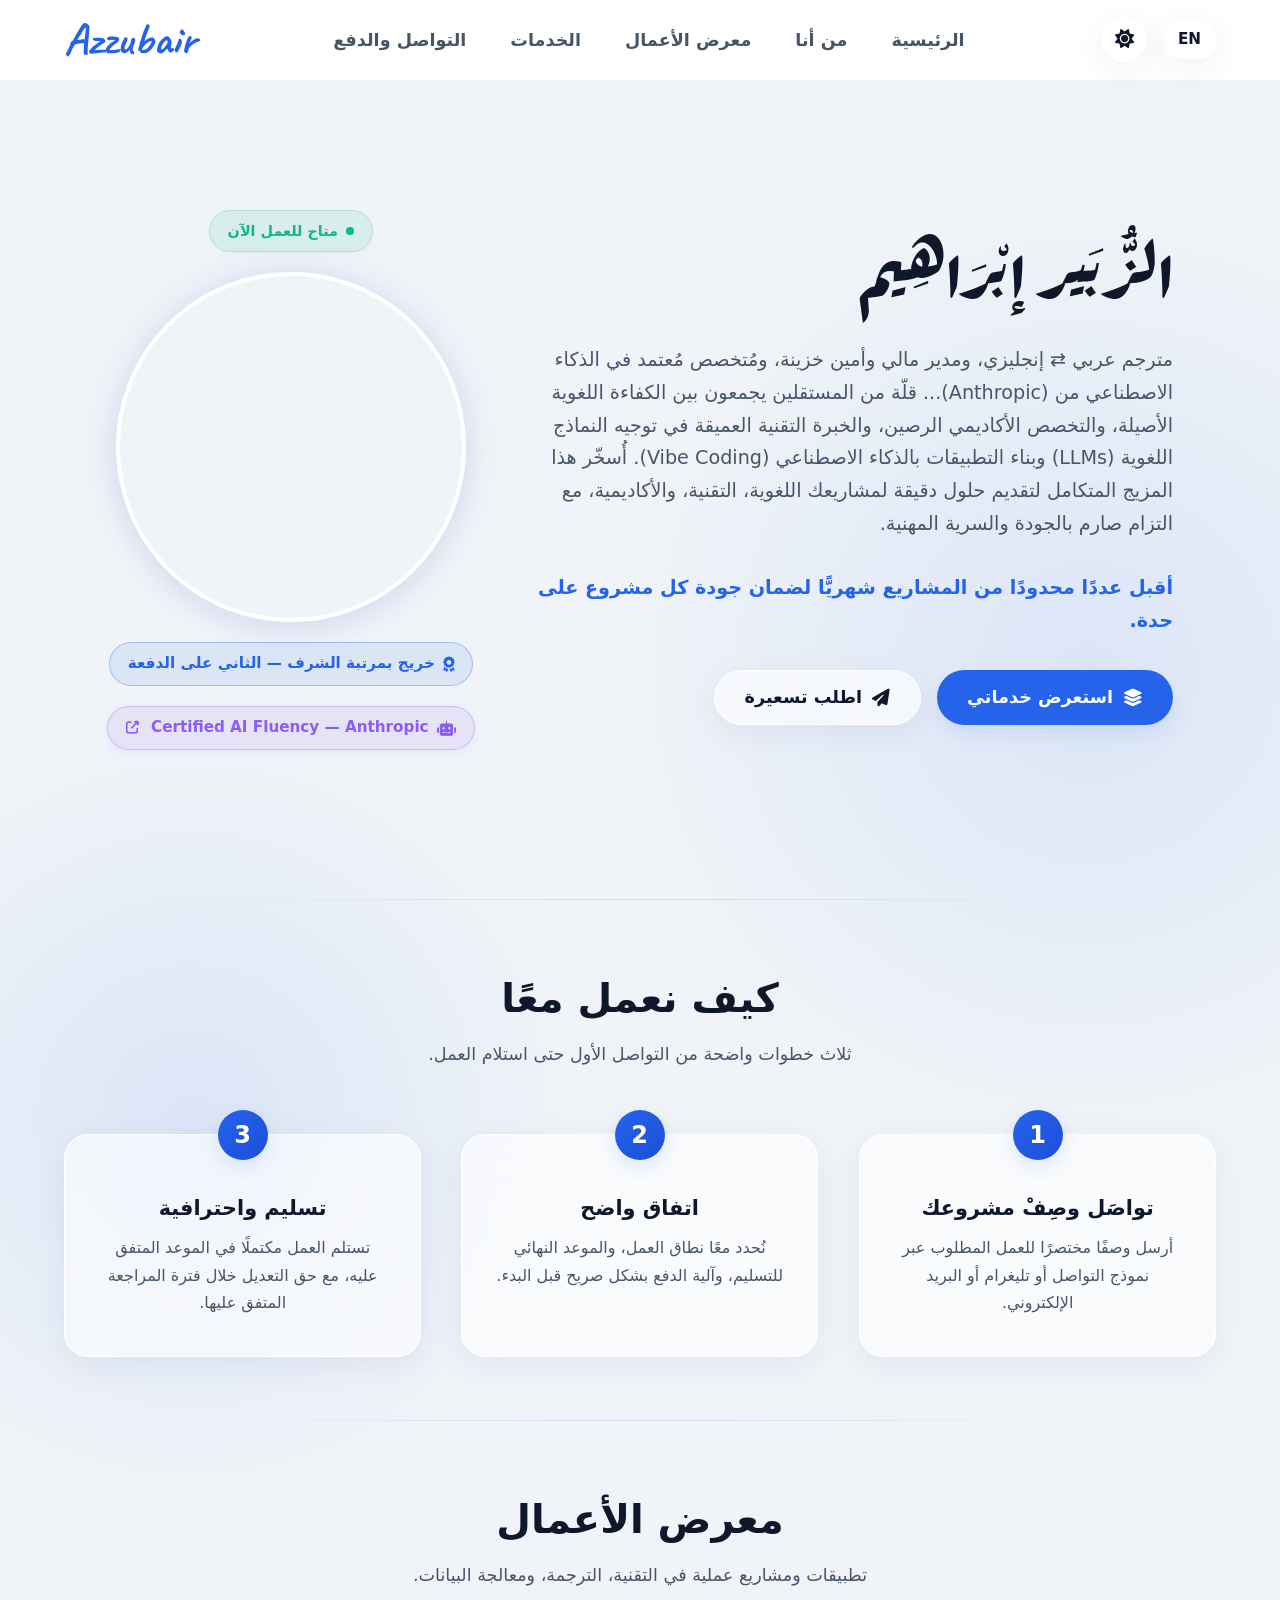
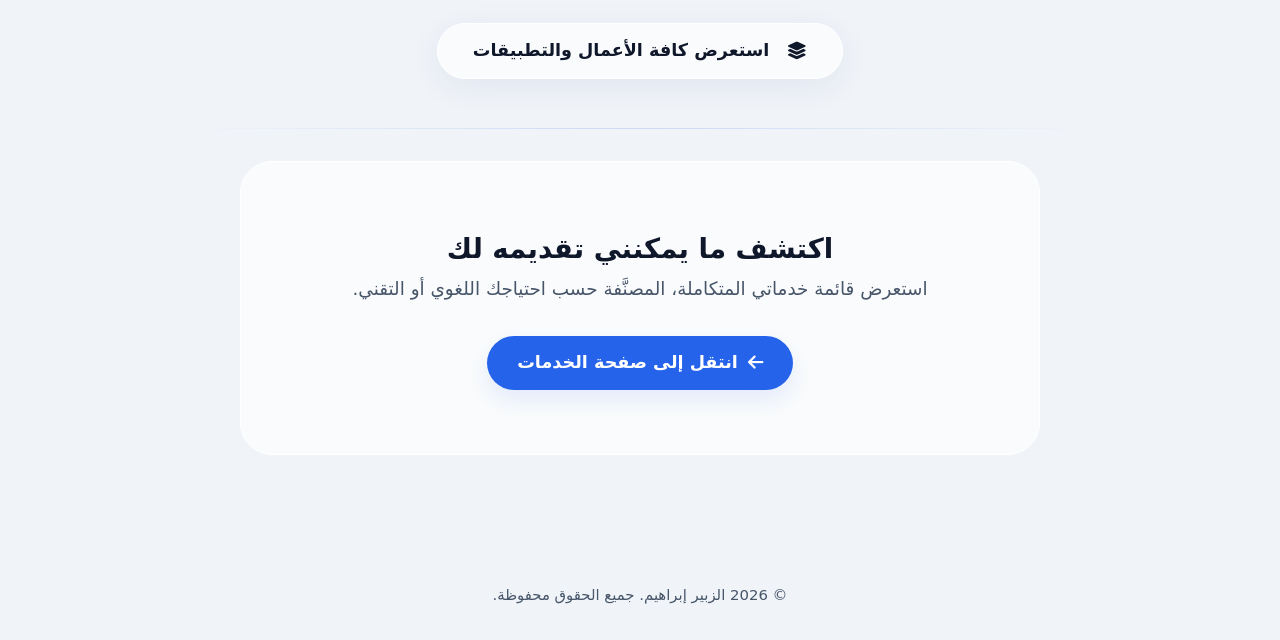
==== index.html @ 111dec81 "Update about page: current treasury role, revised experience dates, new finance competency section" ====
<!DOCTYPE html>
<html lang="ar" dir="rtl">
<head>
  <meta charset="UTF-8" />
  
  <!-- تحسينات الأمان (Security Meta Tags) -->
  <meta http-equiv="X-Content-Type-Options" content="nosniff" />
  <meta http-equiv="X-XSS-Protection" content="1; mode=block" />
  <meta name="referrer" content="strict-origin-when-downgrade" />
  
  <!-- Google tag (gtag.js) -->
  <script async src="https://www.googletagmanager.com/gtag/js?id=G-N8294W9LHR"></script>
  <script>
    window.dataLayer = window.dataLayer || [];
    function gtag(){dataLayer.push(arguments);}
    gtag('js', new Date());
    gtag('config', 'G-N8294W9LHR');
  </script>

  <meta name="viewport" content="width=device-width, initial-scale=1.0" />
  <title>Azzubair | Freelancer</title>
  
  <meta name="description" content="مترجم عربي ⇄ إنجليزي محترف، مقيّم لغوي للذكاء الاصطناعي، ومدير مالي وأمين خزينة — خريج مرتبة الشرف، الثاني على الدفعة، جامعة طبرق. متاح للعمل المستقل عن بُعد." />
  <meta property="og:title" content="الزبير إبراهيم | خبرة لغوية وأكاديمية وتقنية في الترجمة وتوجيه النماذج الذكية" />
  <meta property="og:description" content="مترجم عربي ⇄ إنجليزي محترف، خريج مرتبة الشرف، متاح للعمل المستقل عن بُعد." />
  <meta name="keywords" content="ترجمة سrt, تحسين مخرجات ChatGPT, دعم فني android, تصميم صور, prompt engineering عربي, مترجم عربي انجليزي, تعريب">
  <meta property="og:image" content="https://azzubair.ly/images/profile.jpg" />
  <meta property="og:type" content="website" />
  <meta property="og:url" content="https://azzubair.ly/" />

  <!-- سكربت تسريع المظهر لمنع وميض الشاشة (No-FOUC) -->
  <script>
    const savedTheme = localStorage.getItem('theme');
    const systemPrefersLight = window.matchMedia && window.matchMedia('(prefers-color-scheme: light)').matches;
    const currentTheme = savedTheme ? savedTheme : (systemPrefersLight ? 'light' : 'dark');
    document.documentElement.setAttribute('data-theme', currentTheme);
  </script>

  <script type="application/ld+json">
    {
      "@context": "https://schema.org",
      "@type": "Person",
      "name": "الزبير إبراهيم",
      "jobTitle": "مترجم ومطور ومدرب ذكاء اصطناعي",
      "url": "https://azzubair.ly",
      "address": {
        "@type": "PostalAddress",
        "addressLocality": "طبرق",
        "addressCountry": "LY"
      }
    }
  </script>

  <!-- Preconnect لتسريع الخطوط -->
  <link rel="preconnect" href="https://fonts.googleapis.com">
  <link rel="preconnect" href="https://fonts.gstatic.com" crossorigin>
  <link rel="stylesheet" href="https://cdnjs.cloudflare.com/ajax/libs/font-awesome/6.5.0/css/all.min.css" />
  <link rel="stylesheet" href="css/style.css" />

  <!-- حركة نبض تفاعلية ذكية لحالة التوفر -->
  <style>
    @keyframes badgePulse {
      0% { transform: scale(0.95); box-shadow: 0 0 0 0 rgba(16, 185, 129, 0.4); }
      70% { transform: scale(1); box-shadow: 0 0 0 6px rgba(16, 185, 129, 0); }
      100% { transform: scale(0.95); box-shadow: 0 0 0 0 rgba(16, 185, 129, 0); }
    }
  </style>
</head>
<body>

  <nav id="navbar">
    <div class="container">
      <a href="/index" class="logo">Azzubair</a>
      <ul class="nav-links" id="navLinks">
        <li><a href="/">الرئيسية</a></li>
        <li><a href="/about">من أنا</a></li>
        <li><a href="/portfolio">معرض الأعمال</a></li>
        <li><a href="/services">الخدمات</a></li>
        <li><a href="/contact">التواصل والدفع</a></li>
      </ul>
      <div class="nav-controls">
        <button class="theme-toggle" id="themeToggle" aria-label="تبديل الوضع"><i class="fas fa-moon"></i></button>
        <a href="/en/" class="lang-switch" aria-label="English Version">EN</a>
        <button class="hamburger" id="hamburger" aria-label="القائمة"><i class="fas fa-bars"></i></button>
      </div>
    </div>
  </nav>

  <section id="hero">
    <div class="container">
      <div class="hero-wrapper">
        
        <div class="hero-text reveal">
          <h1>الزُّبَير إبْرَاهِيم</h1>
          <p>مترجم عربي ⇄ إنجليزي، ومدير مالي وأمين خزينة، ومُتخصص مُعتمد في الذكاء الاصطناعي من (Anthropic)... قلّة من المستقلين يجمعون بين الكفاءة اللغوية الأصيلة، والتخصص الأكاديمي الرصين، والخبرة التقنية العميقة في توجيه النماذج اللغوية (LLMs) وبناء التطبيقات بالذكاء الاصطناعي (Vibe Coding). أُسخّر هذا المزيج المتكامل لتقديم حلول دقيقة لمشاريعك اللغوية، التقنية، والأكاديمية، مع التزام صارم بالجودة والسرية المهنية.</p>
          <p class="scarcity-text">أقبل عددًا محدودًا من المشاريع شهريًّا لضمان جودة كل مشروع على حدة.</p>
          
          <div class="btn-group">
            <a href="/services" class="btn btn-primary"><i class="fas fa-layer-group"></i> استعرض خدماتي</a>
            <a href="/contact" class="btn btn-outline"><i class="fas fa-paper-plane"></i> اطلب تسعيرة</a>
          </div>
        </div>

        <!-- قسم الصورة متضمناً شارتي التوفر والخبرة مرتبتين عمودياً -->
        <div class="hero-image reveal" style="display: flex; flex-direction: column; align-items: center; justify-content: center; gap: 15px; text-align: center;">
          
          <!-- (متاح للعمل الآن) فوق الصورة -->
          <span class="status-badge" style="background-color: rgba(16, 185, 129, 0.1); color: #10b981; border: 1px solid rgba(16, 185, 129, 0.2); padding: 8px 18px; border-radius: 50px; font-size: 0.9rem; font-weight: bold; display: inline-flex; align-items: center; gap: 8px; width: fit-content; box-shadow: 0 2px 8px rgba(16, 185, 129, 0.05); margin-bottom: 5px;">
            <span style="width: 8px; height: 8px; background-color: #10b981; border-radius: 50%; display: inline-block; animation: badgePulse 1.8s infinite;"></span> متاح للعمل الآن
          </span>

          <!-- الصورة الشخصية -->
          <img src="images/profile.jpg" alt="الزُّبير إبراهيم" loading="lazy" onerror="this.src='https://placehold.co/400x400/1E293B/3B82F6?text=Z'">

          <!-- (خريج بمرتبة الشرف - الثاني على الدفعة) تحت الصورة -->
          <span class="authority-badge" style="margin: 5px 0 0 0; display: inline-flex; align-items: center; gap: 8px; font-size: 0.95rem; padding: 8px 18px; border-radius: 50px; width: fit-content;">
            <i class="fas fa-award"></i> خريج بمرتبة الشرف — الثاني على الدفعة
          </span>
          
          <!-- شارة الاعتماد الجديدة مرتبطة برابط التحقق -->
          <a href="https://verify.skilljar.com/c/nxe2cyns4rhc" target="_blank" rel="noopener noreferrer" class="authority-badge anthropic-badge" style="margin: 5px 0 0 0; display: inline-flex; align-items: center; gap: 8px; font-size: 0.95rem; padding: 8px 18px; border-radius: 50px; width: fit-content; text-decoration: none; transition: transform 0.3s ease;">
            <i class="fas fa-robot"></i> Certified AI Fluency — Anthropic <i class="fas fa-external-link-alt" style="font-size: 0.8rem; margin-right: 4px;"></i>
          </a>

        </div>

      </div>
    </div>
  </section>

  <section id="how-it-works">
    <div class="container">
      <div class="section-title reveal">
        <h2>كيف نعمل معًا</h2>
        <p>ثلاث خطوات واضحة من التواصل الأول حتى استلام العمل.</p>
      </div>
      <div class="steps-grid">
        <div class="step-card reveal">
          <div class="step-number">1</div>
          <h3>تواصَل وصِفْ مشروعك</h3>
          <p>أرسل وصفًا مختصرًا للعمل المطلوب عبر نموذج التواصل أو تليغرام أو البريد الإلكتروني.</p>
        </div>
        <div class="step-card reveal">
          <div class="step-number">2</div>
          <h3>اتفاق واضح</h3>
          <p>نُحدد معًا نطاق العمل، والموعد النهائي للتسليم، وآلية الدفع بشكل صريح قبل البدء.</p>
        </div>
        <div class="step-card reveal">
          <div class="step-number">3</div>
          <h3>تسليم واحترافية</h3>
          <p>تستلم العمل مكتملًا في الموعد المتفق عليه، مع حق التعديل خلال فترة المراجعة المتفق عليها.</p>
        </div>
      </div>
    </div>
  </section>

<!-- معرض الأعمال (Project Portfolio Preview) -->
  <section id="portfolio" style="padding-top: 20; padding-bottom: 50px;">
    <div class="container">
      <div class="section-title reveal" style="margin-bottom: 2rem;">
        <h2>معرض الأعمال</h2>
        <p>تطبيقات ومشاريع عملية في التقنية، الترجمة، ومعالجة البيانات.</p>
      </div>
      
      <!-- زر الانتقال للصفحة المخصصة لمعرض الأعمال -->
      <div class="reveal" style="text-align: center;">
        <a href="/portfolio" class="btn btn-outline" style="padding: 12px 35px; border-radius: 50px; font-size: 1.1rem;">
          <i class="fas fa-layer-group" style="margin-left: 8px;"></i> استعرض كافة الأعمال والتطبيقات
        </a>
      </div>
    </div>
  </section>
  
  <section style="padding-top: 0;">
    <div class="container">
      <div class="about-cta reveal">
        <h2>اكتشف ما يمكنني تقديمه لك</h2>
        <p style="color: var(--text-muted); margin-bottom: 2rem;">استعرض قائمة خدماتي المتكاملة، المصنَّفة حسب احتياجك اللغوي أو التقني.</p>
        <div class="btn-group" style="justify-content: center;">
          <a href="/services" class="btn btn-primary"><i class="fas fa-arrow-left"></i> انتقل إلى صفحة الخدمات</a>
        </div>
      </div>
    </div>
  </section>

  <footer>
    <div class="container">
      <p class="copyright-text">© 2026 الزبير إبراهيم. جميع الحقوق محفوظة.</p>
    </div>
  </footer>

  <script>
    document.querySelectorAll('.reveal').forEach(el => el.classList.add('hidden'));
    
    const root = document.documentElement;
    const toggle = document.getElementById('themeToggle');
    const icon = toggle.querySelector('i');
    
    if (root.getAttribute('data-theme') === 'light') { icon.className = 'fas fa-sun'; } else { icon.className = 'fas fa-moon'; }
    
    toggle.addEventListener('click', () => {
      const isDark = root.getAttribute('data-theme') === 'dark';
      const newTheme = isDark ? 'light' : 'dark';
      root.setAttribute('data-theme', newTheme);
      icon.className = isDark ? 'fas fa-sun' : 'fas fa-moon';
      localStorage.setItem('theme', newTheme);
    });

    window.matchMedia('(prefers-color-scheme: light)').addEventListener('change', (e) => {
      if (!localStorage.getItem('theme')) {
        const newTheme = e.matches ? 'light' : 'dark';
        root.setAttribute('data-theme', newTheme);
        icon.className = e.matches ? 'fas fa-sun' : 'fas fa-moon';
      }
    });

    const hamburger = document.getElementById('hamburger');
    const navLinks = document.getElementById('navLinks');
    const hamburgerIcon = hamburger.querySelector('i');
    hamburger.addEventListener('click', () => { navLinks.classList.toggle('active'); hamburgerIcon.className = navLinks.classList.contains('active') ? 'fas fa-times' : 'fas fa-bars'; });
    document.querySelectorAll('.nav-links a').forEach(link => { link.addEventListener('click', () => { navLinks.classList.remove('active'); hamburgerIcon.className = 'fas fa-bars'; }); });
    
    const revealObserver = new IntersectionObserver((entries, observer) => {
      entries.forEach(entry => { if (entry.isIntersecting) { entry.target.classList.remove('hidden'); entry.target.classList.add('active'); observer.unobserve(entry.target); } });
    }, { threshold: 0.1, rootMargin: "0px 0px -20px 0px" });
    document.querySelectorAll('.reveal').forEach(el => revealObserver.observe(el));
    
    // تحديد الرابط النشط بناءً على المسار النظيف (Clean URLs)
    let currentPath = window.location.pathname.replace(/\/$/, "");
    if (currentPath === "") currentPath = "/";

    document.querySelectorAll('.nav-links a').forEach(link => {
      link.classList.remove('active'); // إزالة التنشيط الافتراضي
      const href = link.getAttribute('href');
      if (href === currentPath) { 
        link.classList.add('active'); 
      }
    });
  </script>
</body>
</html>
---- css/style.css ----
/* ============================================================
   ملف التنسيقات الرئيسي (CSS) - موقع الزبير إبراهيم
   النمط: تأثير الزجاج (Glassmorphism) | الألوان: أزرق تقني وكحلي
   ============================================================ */

/* ── 1. استيراد الخطوط ── */
@import url('https://fonts.googleapis.com/css2?family=Caveat:wght@700&display=swap');
@import url('https://fonts.googleapis.com/css2?family=Rakkas&display=swap');

@font-face { font-family: 'Casa'; src: url('../fonts/Casa.ttf') format('truetype'); font-weight: normal; font-style: normal; font-display: swap; }
@font-face { font-family: 'Casa'; src: url('../fonts/CasaB.ttf') format('truetype'); font-weight: bold; font-style: normal; font-display: swap; }
@font-face { font-family: 'Casa'; src: url('../fonts/CasaI.ttf') format('truetype'); font-weight: normal; font-style: italic; font-display: swap; }
@font-face { 
    font-family: 'Eagle'; 
    src: url('../fonts/Eagle.ttf') format('truetype'); 
    font-weight: normal; 
    font-style: normal; 
    font-display: swap; 
}

/* ── 2. المتغيرات والألوان ── */
:root {
  --bg-main: #0B1121;
  --bg-glass: rgba(30, 41, 59, 0.4);
  --bg-nav: rgba(11, 17, 33, 0.95);
  --primary: #3B82F6;
  --primary-hover: #60A5FA;
  --primary-glass: rgba(59, 130, 246, 0.15);
  --text-main: #F8FAFC;
  --text-muted: #94A3B8;
  --border-glass: rgba(255, 255, 255, 0.08);
  --border-primary: rgba(59, 130, 246, 0.3);
  --shadow-glass: 0 8px 32px 0 rgba(0, 0, 0, 0.3);
  --primary-glow: rgba(59, 130, 246, 0.25);
  --shadow-hover: 0 16px 40px 0 rgba(59, 130, 246, 0.18);
}

[data-theme="light"] {
  --bg-main: #F0F4F8;
  --bg-glass: rgba(255, 255, 255, 0.6);
  --bg-nav: rgba(255, 255, 255, 0.95);
  --primary: #2563EB;
  --primary-hover: #1D4ED8;
  --primary-glass: rgba(37, 99, 235, 0.1);
  --text-main: #0F172A;
  --text-muted: #475569;
  --border-glass: rgba(255, 255, 255, 1);
  --border-primary: rgba(37, 99, 235, 0.3);
  --shadow-glass: 0 8px 32px 0 rgba(31, 38, 135, 0.07);
  --primary-glow: rgba(37, 99, 235, 0.15);
  --shadow-hover: 0 16px 40px 0 rgba(37, 99, 235, 0.14);
}

/* ── 3. الإعدادات الأساسية ── */
*, *::before, *::after { margin: 0; padding: 0; box-sizing: border-box; }
html { scroll-behavior: smooth; max-width: 100vw; overflow-x: hidden; }

@media (prefers-reduced-motion: reduce) {
  *, *::before, *::after { animation-duration: 0.01ms !important; transition-duration: 0.01ms !important; scroll-behavior: auto !important; }
  .reveal { opacity: 1 !important; transform: none !important; }
}

body {
  font-family: 'Casa', system-ui, -apple-system, sans-serif !important;
  font-size: 1.15rem; 
  background-color: var(--bg-main); color: var(--text-main);
  line-height: 1.7; direction: rtl; text-rendering: optimizeLegibility;
  -webkit-font-smoothing: antialiased; -moz-osx-font-smoothing: grayscale;
  transition: background-color 0.4s ease, color 0.4s ease;
  background-image: radial-gradient(circle at 15% 50%, var(--primary-glass), transparent 25%), radial-gradient(circle at 85% 30%, var(--primary-glass), transparent 25%);
  word-wrap: break-word;
}

a, .btn, .logo, .nav-links a { text-decoration: none !important; color: inherit; outline: none; }
ul { list-style: none; }
.container { width: 100%; max-width: 1200px; margin: 0 auto; padding: 0 24px; }
::-webkit-scrollbar { width: 6px; }
::-webkit-scrollbar-track { background: var(--bg-main); }
::-webkit-scrollbar-thumb { background: var(--border-primary); border-radius: 3px; }
::-webkit-scrollbar-thumb:hover { background: var(--primary); }
:focus-visible { outline: 2px solid var(--primary); outline-offset: 3px; border-radius: 4px; }

/* ── 4. شريط التنقل (Navbar) ── */
nav { position: fixed; top: 0; left: 0; right: 0; background: var(--bg-nav); backdrop-filter: blur(16px); -webkit-backdrop-filter: blur(16px); border-bottom: 1px solid var(--border-glass); height: 80px; display: flex; align-items: center; z-index: 1000; transition: background-color 0.4s ease; }
nav .container { display: flex; justify-content: space-between; align-items: center; flex-direction: row-reverse; }
.logo { font-family: 'Caveat', cursive !important; font-size: 2.8rem; font-weight: 700; color: var(--primary) !important; direction: ltr; }
.nav-links { display: flex; gap: 0.5rem; align-items: center; }
.nav-links a { font-weight: bold; font-size: 1.1rem; color: var(--text-muted) !important; transition: all 0.3s ease; padding: 8px 18px; border-radius: 25px; }
.nav-links a:hover, .nav-links a.active { color: var(--text-main) !important; background-color: var(--primary-glass); }
.nav-controls { display: flex; align-items: center; gap: 1rem; flex-direction: row-reverse; }
.theme-toggle { background: var(--bg-glass); backdrop-filter: blur(10px); border: 1px solid var(--border-glass); color: var(--text-main); width: 45px; height: 45px; border-radius: 50%; cursor: pointer; display: flex; align-items: center; justify-content: center; font-size: 1.2rem; transition: all 0.3s ease; box-shadow: var(--shadow-glass); }
.theme-toggle:hover { background: var(--primary); color: #fff; border-color: var(--primary); transform: rotate(30deg); }
.hamburger { display: none; background: none; border: none; color: var(--text-main); font-size: 1.8rem; cursor: pointer; }

/* ── 5. الواجهة الرئيسية (Hero) والأزرار ── */
#hero { min-height: 100vh; display: flex; align-items: center; padding-top: 120px; padding-bottom: 60px; }
.hero-wrapper { display: flex; align-items: center; justify-content: center; gap: 3rem; width: 100%; }
.hero-text { flex: 1; max-width: 650px; }
.hero-text h1 { font-family: 'Rakkas', serif !important; font-weight: 400; line-height: 1.2; color: var(--text-main); font-size: clamp(3rem, 6vw, 4.5rem); margin-bottom: 1.5rem; }
.page-hero h1 { font-family: 'Casa', system-ui, sans-serif !important; font-weight: bold !important; line-height: 1.3; font-size: clamp(2.5rem, 5vw, 4rem); color: var(--primary); margin-bottom: 1rem; }
.hero-text p { font-size: 1.2rem; color: var(--text-muted); margin-bottom: 2rem; }
.page-hero { padding-top: 140px; padding-bottom: 40px; text-align: center; }
.page-hero p { font-size: 1.2rem; color: var(--text-muted); max-width: 700px; margin: 0 auto; }
.btn-group { display: flex; gap: 1rem; flex-wrap: wrap; }
.btn { padding: 12px 30px; border-radius: 50px; font-size: 1.1rem; font-weight: bold; display: inline-flex; align-items: center; gap: 10px; border: none !important; cursor: pointer; transition: all 0.3s ease; backdrop-filter: blur(10px); }
.btn-primary { background: var(--primary); color: #fff !important; box-shadow: 0 10px 20px var(--primary-glass); }
.btn-primary:hover { background: var(--primary-hover); transform: translateY(-3px); box-shadow: 0 15px 25px var(--primary-glass); }
.btn-outline { background: var(--bg-glass); color: var(--text-main) !important; border: 1px solid var(--border-glass) !important; box-shadow: var(--shadow-glass); }
.btn-outline:hover { border-color: var(--primary) !important; color: var(--primary) !important; transform: translateY(-3px); }
.hero-image { display: flex; justify-content: center; min-height: 350px; }
.hero-image img { width: 350px !important; height: 350px !important; aspect-ratio: 1 / 1 !important; object-fit: cover !important; border-radius: 50% !important; border: 4px solid var(--border-glass); box-shadow: var(--shadow-glass), 0 0 40px var(--primary-glass); transition: all 0.4s ease; }
.hero-image img:hover { transform: scale(1.02); border-color: var(--primary); }
.scarcity-text { color: var(--primary) !important; font-weight: bold; margin-bottom: 2rem !important; }

/* ── 6. الشبكات الزجاجية للخدمات والخطوات (Grid Cards) ── */
section { padding: 4rem 0; position: relative; }
section:not(:last-of-type)::after { content: ''; position: absolute; bottom: 0; left: 15%; right: 15%; height: 1px; background: linear-gradient(90deg, transparent, var(--border-primary), transparent); opacity: 0.6; }
.section-title { text-align: center; margin-bottom: 4rem; }
.section-title h2 { font-size: 2.5rem; color: var(--text-main); margin-bottom: 0.5rem; font-weight: bold; }
.section-title p { font-size: 1.1rem; color: var(--text-muted); }
.category-title { font-size: 1.5rem; color: var(--text-main); margin-top: 3rem; margin-bottom: 1.5rem; padding-bottom: 10px; border-bottom: 2px solid var(--primary-glass); display: inline-block; font-weight: bold; }

.steps-grid { display: grid; grid-template-columns: repeat(auto-fit, minmax(250px, 1fr)); gap: 2.5rem; }
.step-card { background: var(--bg-glass); backdrop-filter: blur(16px); border: 1px solid var(--border-glass); border-radius: 24px; padding: 2.5rem 2rem; text-align: center; position: relative; box-shadow: var(--shadow-glass); transition: all 0.3s ease; }
.step-card:hover { transform: translateY(-6px); border-color: var(--border-primary); box-shadow: var(--shadow-hover); }
.step-number { width: 50px; height: 50px; color: #fff; border-radius: 50%; display: flex; align-items: center; justify-content: center; font-size: 1.5rem; font-weight: bold; position: absolute; top: -25px; left: 50%; transform: translateX(-50%); background: linear-gradient(135deg, var(--primary), var(--primary-hover)); box-shadow: 0 6px 20px var(--primary-glow); }
.step-card h3 { color: var(--text-main); margin-top: 1rem; margin-bottom: 0.5rem; font-size: 1.3rem;}
.step-card p { color: var(--text-muted); font-size: 1rem; margin-bottom: 0; }

.services-grid { display: grid; grid-template-columns: repeat(auto-fill, minmax(280px, 1fr)); gap: 2rem; align-items: stretch; }
.service-card { background: var(--bg-glass); backdrop-filter: blur(16px); border: 1px solid var(--border-glass); border-radius: 28px; padding: 2.5rem 2rem; display: flex; flex-direction: column; box-shadow: var(--shadow-glass); transition: all 0.3s ease; height: 100%; position: relative; }
.service-card:hover { transform: translateY(-8px); border-color: var(--border-primary); }
.service-icon { width: 70px; height: 70px; background: var(--primary-glass); color: var(--primary); border-radius: 50%; display: flex; align-items: center; justify-content: center; font-size: 1.8rem; margin-bottom: 1.5rem; flex-shrink: 0; border: 1px solid var(--border-primary); transition: all 0.3s ease; }
.service-card:hover .service-icon { background: var(--primary); color: #fff; transform: scale(1.08); }
.service-content { display: flex; flex-direction: column; flex-grow: 1; }
.service-content h3 { font-size: 1.3rem; color: var(--text-main); margin-bottom: 0.8rem; font-weight: bold; }
.service-content p { font-size: 1rem; color: var(--text-muted); flex-grow: 1; margin-bottom: 10px; }
.why-me { display: block; margin-top: auto; padding-top: 1rem; opacity: 0.9; color: var(--primary); border-top: 1px solid var(--border-primary); font-size: 0.95rem; font-weight: bold; }

/* ── 7. بطاقات الدفع والشروط ── */
.payments-grid { display: grid; grid-template-columns: repeat(auto-fit, minmax(240px, 1fr)); gap: 2rem; }
.payment-card { background: var(--bg-glass); backdrop-filter: blur(14px); -webkit-backdrop-filter: blur(14px); border: 1px solid var(--border-glass); border-radius: 16px; padding: 2rem; display: flex; flex-direction: column; align-items: center; justify-content: center; gap: 1.5rem; box-shadow: var(--shadow-glass); transition: all 0.3s ease; }
.payment-card:hover { transform: translateY(-5px); border-color: var(--primary); }
.pay-logo-wrapper { height: 60px; width: 100%; display: flex; justify-content: center; align-items: center; }
.pay-logo { max-height: 100%; max-width: 100%; object-fit: contain; }
.payment-card span { font-weight: bold; font-size: 1.1rem; color: var(--text-main); text-align: center; }
.cash-icon { font-size: 3rem; color: #10B981; }

.commitments-grid { display: grid; grid-template-columns: repeat(auto-fit, minmax(300px, 1fr)); gap: 2rem; margin-top: 2rem; }
.commitment-card { background: var(--bg-glass); backdrop-filter: blur(16px); border: 1px solid var(--border-glass); border-radius: 24px; padding: 2.5rem; box-shadow: var(--shadow-glass); transition: all 0.3s ease; }
.commitment-card:hover { transform: translateY(-5px); border-color: var(--primary); }
.commitment-header { display: flex; align-items: center; gap: 15px; margin-bottom: 1.5rem; border-bottom: 1px solid var(--border-glass); padding-bottom: 1rem; }
.commitment-header i { font-size: 1.8rem; color: var(--primary); }
.commitment-header h3 { font-size: 1.4rem; color: var(--text-main); font-weight: bold; }
.commitment-list { list-style: none; padding: 0; margin: 0; display: flex; flex-direction: column; gap: 1rem; }
.commitment-list li { display: flex; align-items: flex-start; gap: 10px; font-size: 1rem; color: var(--text-muted); line-height: 1.6; }
.commitment-list li i { color: var(--primary); margin-top: 6px; font-size: 0.9rem; }

/* ── 8. نموذج التواصل ── */
.contact-box { background: var(--bg-glass); backdrop-filter: blur(20px); border: 1px solid var(--border-glass); border-radius: 32px; padding: 4rem 2rem; text-align: center; box-shadow: var(--shadow-glass); max-width: 900px; margin: 0 auto; }
.contact-form { max-width: 600px; margin: 0 auto 2rem auto; display: flex; flex-direction: column; gap: 1rem; text-align: right; }
.form-group { display: flex; gap: 1rem; }
.contact-form label { font-size: 0.95rem; color: var(--text-muted); font-weight: bold; width: 100%; }
.contact-form input, .contact-form textarea, .contact-form select { width: 100%; background: var(--bg-main); border: 1px solid var(--border-glass); padding: 12px 20px; border-radius: 12px; color: var(--text-main); font-family: inherit; font-size: 1rem; transition: all 0.3s ease; margin-top: 5px; appearance: auto; }
.contact-form select option { background: var(--bg-main); color: var(--text-main); }
.contact-form input:focus, .contact-form textarea:focus, .contact-form select:focus { outline: none; border-color: var(--primary); box-shadow: 0 0 0 3px var(--primary-glass); }
.form-submit { width: 100%; justify-content: center; border-radius: 50px !important; padding: 15px; font-size: 1.15rem; margin-top: 10px; letter-spacing: 0.5px; }

.divider { display: flex; align-items: center; text-align: center; color: var(--text-muted); margin: 2rem 0; }
.divider::before, .divider::after { content: ''; flex: 1; border-bottom: 1px solid var(--border-glass); }
.divider span { padding: 0 10px; font-size: 0.95rem; }

.contact-links { display: flex; justify-content: center; flex-wrap: wrap; gap: 1.5rem; }
.contact-item { background: var(--bg-main); border: 1px solid var(--border-glass) !important; padding: 1rem 2rem; border-radius: 50px; font-weight: bold; font-size: 1.1rem; color: var(--text-main) !important; display: flex; align-items: center; gap: 10px; transition: all 0.3s ease; }
.contact-item:hover { background: var(--primary); color: #fff !important; border-color: var(--primary) !important; transform: translateY(-3px); }
.contact-links div.contact-item { padding: 0.4rem 1rem; font-size: 0.9rem; width: fit-content; height: fit-content; align-self: center; opacity: 0.85; }

/* ── 9. صفحة من أنا (About Page) ── */
.about-card { background: var(--bg-glass); backdrop-filter: blur(16px); border: 1px solid var(--border-glass); border-radius: 28px; padding: 3rem; box-shadow: var(--shadow-glass); margin-bottom: 2rem; }
.about-card-wrapper { display: flex; align-items: center; gap: 3rem; }
.about-text-content { flex: 1; }
.about-image-content { flex-shrink: 0; display: flex; justify-content: center; }
.about-profile-img { width: 280px !important; height: 280px !important; aspect-ratio: 1 / 1 !important; object-fit: cover !important; border-radius: 50% !important; border: 4px solid var(--border-glass); box-shadow: var(--shadow-glass), 0 0 30px var(--primary-glass); }
.personal-voice { font-size: 1.2rem; color: var(--text-main); font-style: italic; margin: 1.5rem 0; line-height: 1.8; border-right: 4px solid var(--primary); padding-right: 15px; background: var(--primary-glass); padding: 15px 20px 15px 15px; border-radius: 12px; }
.page-nav { display: flex; justify-content: center; flex-wrap: wrap; gap: 10px; margin-bottom: 3rem; }
.page-nav a { background: var(--bg-glass); border: 1px solid var(--border-glass) !important; padding: 8px 20px; border-radius: 50px; font-size: 0.95rem; font-weight: bold; color: var(--text-main) !important; transition: all 0.3s ease; }
.page-nav a:hover { background: var(--primary); color: #fff !important; border-color: var(--primary) !important; transform: translateY(-2px); }

/* صندوق بحث التخرج */
.research-highlight { background: linear-gradient(135deg, var(--bg-glass) 0%, var(--primary-glass) 100%); backdrop-filter: blur(20px); border: 1px solid var(--border-primary); border-right: 4px solid var(--primary); border-radius: 24px; padding: 3rem 4rem 3rem 2.5rem; margin-bottom: 4rem; box-shadow: 0 10px 30px rgba(0,0,0,0.1); position: relative; overflow: hidden; }
.research-highlight::before { content: ''; position: absolute; top: -50px; right: -50px; width: 200px; height: 200px; background: var(--primary); filter: blur(100px); opacity: 0.2; z-index: 0; }
.research-highlight > * { position: relative; z-index: 1; }
.research-highlight i.fa-quote-right { position: absolute; top: 20px; right: 20px; font-size: 6rem; color: var(--primary); opacity: 0.1; transform: rotate(10deg); }
.research-highlight h3 { font-size: 1.5rem; color: var(--text-main); margin-bottom: 15px; font-weight: bold; }
.research-highlight p { color: var(--text-muted); font-size: 1.05rem; line-height: 1.8; }
.research-highlight ul { color: var(--text-muted); padding-right: 30px; line-height: 1.8; font-size: 1.05rem; margin-top: 15px; }
.research-highlight ul li { margin-bottom: 10px; position: relative; }
.research-highlight ul li::marker { color: var(--primary); font-weight: bold; }
.research-conclusion { margin-top: 25px; padding-top: 20px; border-top: 1px dashed var(--border-primary); font-weight: bold; color: var(--primary); font-size: 1.1rem; }

.subsection-title { font-size: 1.8rem; color: var(--text-main); margin-bottom: 2rem; text-align: center; font-weight: bold; }

/* ── 10. التايم لاين المضيء التفاعلي (Modern Timeline) بدقة RTL ── */
.resume-grid { display: grid; grid-template-columns: repeat(auto-fit, minmax(280px, 1fr)); gap: 3rem; }
.resume-header { display: flex; align-items: center; gap: 15px; margin-bottom: 2.5rem; color: var(--primary); }
.resume-header h3 { font-size: 1.6rem; color: var(--text-main); font-weight: bold; }
.resume-header i { font-size: 2.2rem; filter: drop-shadow(0 4px 6px var(--primary-glow)); }

/* حاوية التايم لاين: الخط العمودي يقع على اليمين */
.modern-timeline {
  border-right: 3px solid var(--border-primary);
  padding-right: 24px;
  margin-right: 12px;
}
.modern-timeline__item {
  position: relative;
  margin-bottom: 2.5rem;
}
/* النقطة المضيئة: يتم حساب موقعها بدقة فوق الخط العمودي */
.modern-timeline__node {
  position: absolute;
  top: 32px;
  right: -33.5px; /* (24px padding) + (1.5px نصف الخط) + (8px نصف النقطة) = 33.5px */
  width: 16px;
  height: 16px;
  border-radius: 50%;
  background: var(--bg-main);
  border: 3px solid var(--primary);
  box-shadow: 0 0 10px var(--primary-glow);
  z-index: 2;
  transition: all 0.3s ease;
}
/* بطاقة التايم لاين الزجاجية */
.modern-timeline__content {
  background: var(--bg-glass);
  backdrop-filter: blur(16px);
  -webkit-backdrop-filter: blur(16px);
  border: 1px solid var(--border-glass);
  border-radius: 20px;
  padding: 1.8rem;
  box-shadow: var(--shadow-glass);
  transition: all 0.3s ease;
}
/* تأثير التمرير (Hover) */
.modern-timeline__item:hover .modern-timeline__node {
  background: var(--primary);
  box-shadow: 0 0 20px var(--primary);
  transform: scale(1.3);
}
.modern-timeline__item:hover .modern-timeline__content {
  transform: translateX(-6px);
  border-color: var(--primary);
  box-shadow: 0 10px 30px var(--primary-glass);
}
/* نصوص التايم لاين */
.modern-timeline__meta { display: flex; justify-content: space-between; align-items: center; flex-wrap: wrap; gap: 10px; margin-bottom: 12px; }
.modern-timeline__date { display: inline-flex; align-items: center; gap: 6px; font-size: 0.85rem; font-weight: bold; color: var(--primary); background: var(--primary-glass); padding: 4px 14px; border-radius: 50px; border: 1px solid var(--border-primary); }
.modern-timeline__title { font-size: 1.25rem; color: var(--text-main); margin-bottom: 8px; font-weight: bold; line-height: 1.4; }
.modern-timeline__subtitle { display: inline-flex; align-items: center; gap: 8px; font-size: 0.95rem; color: var(--text-muted); margin-bottom: 15px; font-weight: bold; }
.modern-timeline__subtitle i { color: var(--primary); }
.modern-timeline__desc { color: var(--text-muted); font-size: 1rem; line-height: 1.7; }
.timeline-note { display: inline-block; font-size: 0.85rem; color: var(--primary); background: var(--primary-glass); padding: 6px 12px; border-radius: 8px; margin-top: 15px; border: 1px dashed var(--border-primary); }

/* ── 11. كروت الشهادات واللغات والمهارات ── */
.awards-container { display: flex; flex-direction: column; gap: 12px; margin-top: 15px; }
.award-card { background: var(--bg-glass); border: 1px solid var(--border-glass); padding: 14px 18px; border-radius: 16px; display: flex; align-items: center; gap: 15px; box-shadow: var(--shadow-glass); transition: all 0.3s ease; backdrop-filter: blur(10px); }
.award-card:hover { transform: translateX(-5px); border-color: var(--primary); box-shadow: var(--shadow-hover); }
.award-icon { background: var(--primary-glass); color: var(--primary); width: 45px; height: 45px; border-radius: 50%; display: flex; align-items: center; justify-content: center; font-size: 1.3rem; flex-shrink: 0; border: 1px solid var(--border-primary); }
.award-text { font-size: 0.95rem; color: var(--text-muted); line-height: 1.5; }
.award-text strong { color: var(--text-main); display: block; font-size: 1.05rem; margin-bottom: 2px; }

.lang-container { display: flex; flex-wrap: wrap; gap: 12px; margin-top: 10px; }
.lang-tag { background: var(--bg-glass); border: 1px solid var(--border-glass); color: var(--text-main); padding: 8px 18px; border-radius: 50px; font-size: 1rem; display: inline-flex; align-items: center; gap: 8px; box-shadow: var(--shadow-glass); }
.lang-tag strong { color: var(--primary); }

.competency-tags { display: flex; flex-direction: column; gap: 10px; margin-top: 15px; }
.comp-tag { background: var(--bg-main); border: 1px solid var(--border-glass); color: var(--text-muted); padding: 10px 14px; border-radius: 12px; font-size: 0.95rem; line-height: 1.5; transition: all 0.3s ease; display: block; }
.comp-tag:hover { border-color: var(--primary); color: var(--text-main); transform: translateX(-5px); }
.hidden-tag { display: none; }
.competency-tags.expanded .hidden-tag { display: block; animation: fadeIn 0.4s ease; }
.expand-tags-btn { background: transparent; border: none; color: var(--primary); font-family: inherit; font-size: 0.95rem; font-weight: bold; cursor: pointer; display: inline-flex; align-items: center; gap: 8px; margin-top: 8px; padding: 5px 10px; border-radius: 8px; transition: all 0.3s ease; }
.expand-tags-btn:hover { background: var(--primary-glass); }
.expand-tags-btn.active i { transform: rotate(180deg); }
@keyframes fadeIn { from { opacity: 0; transform: translateY(-10px); } to { opacity: 1; transform: translateY(0); } }

.about-cta { text-align: center; padding: 4rem 2rem; background: var(--bg-glass); border-radius: 32px; border: 1px solid var(--border-glass); margin: 2rem auto; max-width: 800px; }

/* ── 12. الشارات النفسية (UX Psychology Badges) ── */
@keyframes pulse-green { 0% { box-shadow: 0 0 0 0 rgba(16, 185, 129, 0.4); } 70% { box-shadow: 0 0 0 10px rgba(16, 185, 129, 0); } 100% { box-shadow: 0 0 0 0 rgba(16, 185, 129, 0); } }
.authority-badge { display: inline-flex; align-items: center; gap: 8px; background: var(--primary-glass); color: var(--primary); padding: 6px 16px; border-radius: 50px; font-weight: bold; font-size: 0.95rem; margin-bottom: 1.5rem; border: 1px solid var(--border-primary); }
.availability-badge { display: inline-flex; align-items: center; gap: 8px; background: rgba(16, 185, 129, 0.1); color: #10B981; border: 1px solid rgba(16, 185, 129, 0.3); padding: 6px 16px; border-radius: 50px; font-weight: bold; font-size: 0.95rem; margin-bottom: 1.5rem; }
.pulse-dot { display: block; width: 10px; height: 10px; background: #10B981; border-radius: 50%; animation: pulse-green 2s infinite; }
.service-badge { position: absolute; top: -14px; right: 24px; background: linear-gradient(135deg, var(--primary), var(--primary-hover)); color: #fff; padding: 4px 16px; border-radius: 20px; font-size: 0.85rem; font-weight: bold; box-shadow: 0 4px 12px var(--primary-glow); z-index: 2; }
.scroll-top-btn { position: fixed; bottom: 30px; left: 30px; width: 45px; height: 45px; border-radius: 50%; background: var(--bg-glass); backdrop-filter: blur(10px); -webkit-backdrop-filter: blur(10px); border: 1px solid var(--border-glass); color: var(--primary); font-size: 1.2rem; cursor: pointer; display: none; z-index: 999; transition: all 0.3s ease; box-shadow: var(--shadow-glass); }
.scroll-top-btn:hover { background: var(--primary); color: #fff; border-color: var(--primary); transform: translateY(-3px); box-shadow: 0 8px 25px var(--primary-glow); }

/* ── 13. الفوتر وعداد الزيارات (GoatCounter) ── */
.glass-counter-wrapper { display: flex; justify-content: center; margin-bottom: 1.5rem; opacity: 0.85; }
.glass-counter { display: inline-flex; align-items: center; background: var(--bg-glass); backdrop-filter: blur(16px); -webkit-backdrop-filter: blur(16px); border: 1px solid var(--border-glass); padding: 6px 16px; border-radius: 50px; box-shadow: var(--shadow-glass); transition: all 0.4s ease; }
.glass-counter:hover { transform: translateY(-2px); border-color: var(--primary); box-shadow: 0 5px 20px var(--primary-glass); opacity: 1; }
.counter-data { display: flex; flex-direction: row; align-items: center; gap: 8px; }
.counter-label, .counter-number { font-size: 0.9rem; font-weight: bold; }
.counter-label { color: var(--text-muted); }
.counter-number { color: var(--text-main); font-family: system-ui, -apple-system, sans-serif; letter-spacing: 0.5px; direction: ltr; }
.footer-divider { display: block; width: 60px; height: 2px; background: var(--primary); margin: 0 auto 1.5rem auto; border-radius: 2px; opacity: 0.5; }
footer { text-align: center; padding: 2rem 0; color: var(--text-muted); position: relative; }
.copyright-text { font-size: 0.93rem; margin: 0; }

/* ── 14. الحركات (Animations) والتجاوب (Responsive) ── */
.reveal { transition: opacity 0.8s ease-out, transform 0.8s ease-out; will-change: opacity, transform; }
.reveal.hidden { opacity: 0; transform: translateY(30px); }
.reveal.active { opacity: 1; transform: translateY(0); }

@media (max-width: 992px) {
  .hero-wrapper { flex-direction: column-reverse; text-align: center; }
  .btn-group { justify-content: center; }
  .hero-image img { width: 300px !important; height: 300px !important; }
}

@media (max-width: 768px) {
  body { background-attachment: scroll; background-image: radial-gradient(circle at 50% 20%, var(--primary-glass), transparent 40%); }
  .hamburger { display: block; }
  .nav-links { position: fixed; top: 80px; left: 0; right: 0; background: var(--bg-nav); backdrop-filter: blur(20px); border-bottom: 1px solid var(--border-glass); flex-direction: column; padding: 2rem; gap: 1.5rem; align-items: stretch; clip-path: circle(0% at top right); transition: clip-path 0.4s ease-in-out; }
  .nav-links.active { clip-path: circle(150% at top right); }
  .nav-links a { font-size: 1.2rem; display: block; text-align: center; }
  
  .form-group { flex-direction: column; }
  .contact-item { width: 100%; justify-content: center; }
  .commitments-grid { grid-template-columns: 1fr; }
  .about-card { padding: 1.5rem; }
  .about-card-wrapper { flex-direction: column-reverse; text-align: center; gap: 2rem;}
  .personal-voice { text-align: right; font-size: 1.1rem; }
  .about-profile-img { width: 220px !important; height: 220px !important; margin: 0 auto; }
  .research-highlight { padding: 2rem 1.5rem 2rem 1.5rem; margin: 2rem 0; }
  .resume-grid { grid-template-columns: 1fr; gap: 2rem; }
}

@media (max-width: 480px) {
  .container { padding: 0 16px; }
  .btn { padding: 11px 22px; font-size: 1.05rem; }
  .section-title h2 { font-size: 1.8rem; }
  .contact-box { padding: 2rem 1rem; }
}

/* ── 15. فلاتر الخدمات، الأسعار، والأسئلة الشائعة (التحديث الجديد) ── */

/* فلاتر الخدمات */
.services-filter { display: flex; justify-content: center; flex-wrap: wrap; gap: 15px; margin-bottom: 3rem; }
.filter-btn { background: var(--bg-glass); border: 1px solid var(--border-glass); color: var(--text-main); padding: 10px 24px; border-radius: 50px; font-size: 1rem; font-weight: bold; cursor: pointer; transition: all 0.3s ease; backdrop-filter: blur(10px); }
.filter-btn:hover, .filter-btn.active { background: var(--primary); color: #fff; border-color: var(--primary); box-shadow: 0 5px 15px var(--primary-glow); transform: translateY(-2px); }
.category-section { display: none; animation: fadeIn 0.5s ease; }
.category-section.active { display: block; }

/* جدول الأسعار */
.pricing-grid { display: grid; grid-template-columns: repeat(auto-fit, minmax(280px, 1fr)); gap: 2rem; }
.pricing-card { background: var(--bg-glass); backdrop-filter: blur(16px); border: 1px solid var(--border-glass); border-radius: 24px; padding: 2.5rem 2rem; box-shadow: var(--shadow-glass); transition: all 0.3s ease; text-align: center; position: relative; overflow: hidden; }
.pricing-card:hover { transform: translateY(-8px); border-color: var(--primary); }
.pricing-card h3 { font-size: 1.4rem; color: var(--text-main); margin-bottom: 1rem; }
.pricing-icon { font-size: 2.5rem; color: var(--primary); margin-bottom: 1.5rem; }
.pricing-list { text-align: right; list-style: none; margin-top: 1.5rem; border-top: 1px solid var(--border-glass); padding-top: 1.5rem; }
.pricing-list li { margin-bottom: 15px; color: var(--text-muted); font-size: 0.95rem; display: flex; justify-content: space-between; align-items: center; border-bottom: 1px dashed var(--border-glass); padding-bottom: 8px;}
.pricing-list li span { font-weight: bold; color: var(--text-main); }

/* الأسئلة الشائعة FAQ */
.faq-list { max-width: 800px; margin: 0 auto; display: flex; flex-direction: column; gap: 15px; }
.faq-item { background: var(--bg-glass); border: 1px solid var(--border-glass); border-radius: 16px; overflow: hidden; transition: all 0.3s ease; }
.faq-question { width: 100%; text-align: right; background: none; border: none; padding: 20px; font-size: 1.1rem; font-weight: bold; color: var(--text-main); cursor: pointer; display: flex; justify-content: space-between; align-items: center; font-family: inherit; }
.faq-question i { color: var(--primary); transition: transform 0.3s ease; }
.faq-item.active .faq-question i { transform: rotate(180deg); }
.faq-answer { padding: 0 20px; max-height: 0; overflow: hidden; transition: all 0.4s ease; color: var(--text-muted); line-height: 1.7; }
.faq-item.active .faq-answer { padding: 0 20px 20px 20px; max-height: 500px; }

/* شارة الذكاء الاصطناعي (Anthropic) */
.anthropic-badge { background: rgba(139, 92, 246, 0.1) !important; color: #8B5CF6 !important; border-color: rgba(139, 92, 246, 0.3) !important; box-shadow: 0 2px 10px rgba(139, 92, 246, 0.1); }

/* =========================================
   تحديثات الكفاءات، الأسعار، وتقويم التاريخ
   ========================================= */

/* 1. إعادة تصميم الكفاءات الأساسية (عصري ومفتوح) */
.term-card {
    background: linear-gradient(145deg, var(--bg-glass), rgba(0,0,0,0.1));
    display: flex;
    flex-direction: column;
    gap: 1.5rem;
}
.term-header {
    display: flex;
    align-items: center;
    gap: 15px;
    border-bottom: 1px solid var(--border-glass);
    padding-bottom: 1rem;
}
.term-header .term-icon {
    margin-bottom: 0;
    width: 60px; height: 60px;
}
.term-header h3 {
    margin-bottom: 0;
    font-size: 1.4rem;
}
.competency-tags {
    flex-direction: row !important;
    flex-wrap: wrap;
    margin-top: 0 !important;
}
.comp-tag {
    background: rgba(255, 255, 255, 0.03) !important;
    border-radius: 50px !important; /* شكل بيضاوي حديث */
    padding: 8px 18px !important;
    display: inline-flex !important;
    width: fit-content;
}

/* 2. تنسيق قسم السعر المدمج في بطاقة الخدمة */
.service-price {
    margin-top: 1.5rem;
    padding-top: 1rem;
    border-top: 1px dashed var(--border-glass);
    display: flex;
    justify-content: space-between;
    align-items: center;
    font-size: 0.95rem;
    font-weight: bold;
    color: var(--text-main);
}
.service-price span {
    color: var(--primary);
    font-size: 0.85rem;
    background: var(--primary-glass);
    padding: 4px 10px;
    border-radius: 8px;
}

/* 3. تنسيق تقويم موعد التسليم (Date Picker) ليتماشى مع الثيم */
[data-theme="dark"] input[type="date"],
[data-theme="dark"] select {
    color-scheme: dark; /* يجبر المتصفح على إظهار تقويم داكن */
}
[data-theme="light"] input[type="date"],
[data-theme="light"] select {
    color-scheme: light; /* يجبر المتصفح على إظهار تقويم فاتح */
}
input[type="date"]::-webkit-calendar-picker-indicator {
    cursor: pointer;
    opacity: 0.6;
    transition: 0.3s;
}
input[type="date"]::-webkit-calendar-picker-indicator:hover {
    opacity: 1;
}

/* =========================================
   تحديث المسافات والكفاءات + التقويم الزجاجي
   ========================================= */

/* إصلاح مسافات شبكة الخدمات والكفاءات */
.services-grid, .terms-grid {
    display: grid;
    grid-template-columns: repeat(auto-fit, minmax(300px, 1fr)); /* تكبير العرض الأدنى لتنسيق أفضل */
    gap: 2.5rem; /* توحيد المسافات بين البطاقات */
    align-items: stretch;
}

/* بطاقة كفاءة عريضة: تملأ بقية الصف عند وجود عدد فردي من البطاقات */
.term-card--wide {
    grid-column: span 2;
}
@media (max-width: 687px) {
    .term-card--wide {
        grid-column: auto;
    }
}

/* تحسين شكل بطاقة الكفاءات الأساسية وتوسعة المسافات بداخلها */
.term-card {
    background: var(--bg-glass);
    backdrop-filter: blur(16px);
    border: 1px solid var(--border-glass);
    border-radius: 24px;
    padding: 2.5rem 2rem;
    display: flex;
    flex-direction: column;
    gap: 1.5rem;
    box-shadow: var(--shadow-glass);
    transition: transform 0.3s ease, border-color 0.3s ease;
}
.term-card:hover {
    transform: translateY(-5px);
    border-color: var(--primary);
}

/* تنسيق وسوم الكفاءات (Tags) لتكون عصرية كـ Pills */
.competency-tags {
    display: flex;
    flex-wrap: wrap;
    gap: 12px !important;
    margin-top: auto;
}
.comp-tag {
    background: var(--primary-glass) !important;
    border: 1px solid var(--border-primary) !important;
    color: var(--text-main) !important;
    padding: 8px 16px !important;
    border-radius: 50px !important;
    font-size: 0.95rem;
    font-weight: 500;
}

/* =========================================
   التصميم الزجاجي الهندسي الدقيق للتقويم
   ========================================= */

.flatpickr-calendar {
    background: var(--bg-nav) !important; /* لون زجاجي متناسق مع القائمة العلوية */
    backdrop-filter: blur(20px) !important;
    -webkit-backdrop-filter: blur(20px) !important;
    border: 1px solid var(--border-glass) !important;
    box-shadow: var(--shadow-glass), 0 15px 40px rgba(0,0,0,0.3) !important;
    border-radius: 24px !important;
    padding: 15px !important;
    font-family: inherit !important;
    width: 320px !important; /* عرض ثابت لتناسق الأيام */
    direction: rtl !important;
}

/* إخفاء سهم التقويم الصغير الخارج من المربع */
.flatpickr-calendar.arrowTop::before, .flatpickr-calendar.arrowTop::after,
.flatpickr-calendar.arrowBottom::before, .flatpickr-calendar.arrowBottom::after { 
    display: none !important; 
}

/* تنسيق رأس التقويم (الشهر والسنة) */
.flatpickr-months .flatpickr-month {
    height: 45px !important;
    color: var(--text-main) !important;
    fill: var(--text-main) !important;
}
.flatpickr-current-month {
    font-size: 1.2rem !important;
    padding-top: 5px !important;
}
.flatpickr-months .flatpickr-prev-month, .flatpickr-months .flatpickr-next-month {
    top: 15px !important;
    padding: 5px !important;
}
.flatpickr-months .flatpickr-prev-month svg, .flatpickr-months .flatpickr-next-month svg {
    fill: var(--primary) !important;
    transition: all 0.3s ease;
}
.flatpickr-months .flatpickr-prev-month:hover svg, .flatpickr-months .flatpickr-next-month:hover svg {
    fill: var(--text-main) !important;
}

/* تنسيق أيام الأسبوع */
span.flatpickr-weekday {
    font-weight: bold !important;
    color: var(--primary) !important;
    font-size: 0.95rem !important;
}

/* تنسيق شبكة الأيام الهندسية */
.flatpickr-innerContainer {
    margin-top: 10px !important;
    display: flex !important;
    justify-content: center !important;
}
.flatpickr-days {
    width: 100% !important;
}
.dayContainer {
    width: 100% !important;
    min-width: 100% !important;
    max-width: 100% !important;
    justify-content: center !important;
    gap: 4px !important; /* مسافة متساوية بين الأيام */
}
.flatpickr-day {
    color: var(--text-main) !important;
    background: transparent !important;
    border: 1px solid transparent !important;
    border-radius: 12px !important; /* حواف ناعمة للأيام */
    width: 38px !important;
    height: 38px !important;
    line-height: 38px !important;
    margin: 0 !important;
    transition: all 0.2s ease !important;
    font-weight: 500 !important;
}

/* تأثير التمرير (Hover) لليوم */
.flatpickr-day:hover, .flatpickr-day.prevMonthDay:hover, .flatpickr-day.nextMonthDay:hover {
    background: var(--primary-glass) !important;
    border-color: var(--primary) !important;
    color: var(--text-main) !important;
    transform: translateY(-2px);
}

/* اليوم المحدد */
.flatpickr-day.selected {
    background: linear-gradient(135deg, var(--primary), var(--primary-hover)) !important;
    border-color: var(--primary) !important;
    color: #fff !important;
    font-weight: bold !important;
    box-shadow: 0 4px 15px var(--primary-glow) !important;
    transform: translateY(-2px);
}

/* اليوم الحالي (Today) */
.flatpickr-day.today {
    border-color: var(--primary) !important;
}

/* الأيام المعطلة (الماضية) */
.flatpickr-day.flatpickr-disabled {
    color: var(--text-muted) !important;
    opacity: 0.3 !important;
}

/* =========================================
   دعم اللغة الإنجليزية (LTR Support)
   ========================================= */
[dir="ltr"] body {
    direction: ltr;
    text-align: left;
    /* تطبيق خط DM Sans على النصوص الإنجليزية */
    font-family: 'DM Sans', system-ui, -apple-system, sans-serif !important; 
}

/* جعل العناوين أكثر أناقة بخط DM Sans */
[dir="ltr"] h1, [dir="ltr"] h2, [dir="ltr"] h3, [dir="ltr"] h4 {
    font-family: 'DM Sans', sans-serif !important;
    letter-spacing: -0.5px; /* تقارب بسيط للأحرف يعطي طابعاً احترافياً جداً مع هذا الخط */
}

/* تخصيص خط الاسم في الصفحة الرئيسية الإنجليزية */
[dir="ltr"] .hero-text h1.eagle-font {
    font-family: 'Eagle', cursive, sans-serif !important;
    font-weight: normal !important; /* الخطوط المميزة تبدو أفضل بدون التضخيم الافتراضي */
    letter-spacing: 1px !important; /* إلغاء التقارب الذي وضعناه لخط DM Sans */
    font-size: clamp(2.5rem, 5vw, 4rem) !important; /* تكبير الخط قليلاً ليكون بارزاً كالتوقيع */
}
/* عكس اتجاه التايم لاين الزجاجي في صفحة "عني" */
[dir="ltr"] .modern-timeline {
    border-right: none;
    border-left: 3px solid var(--border-primary);
    padding-right: 0;
    padding-left: 24px;
    margin-right: 0;
    margin-left: 12px;
}
[dir="ltr"] .modern-timeline__node {
    right: auto;
    left: -33.5px;
}
/* عكس اتجاه التقويم (Flatpickr) */
[dir="ltr"] .flatpickr-calendar {
    direction: ltr !important;
}

/* ── تصميم زر تبديل اللغة (Language Switcher) ── */
.lang-switch {
    font-family: 'Casa', system-ui, sans-serif;
    font-weight: bold;
    font-size: 0.95rem;
    color: var(--text-main);
    background: var(--bg-glass);
    border: 1px solid var(--border-glass);
    padding: 6px 14px;
    border-radius: 20px;
    transition: all 0.3s ease;
    text-decoration: none !important;
    display: flex;
    align-items: center;
    justify-content: center;
    box-shadow: var(--shadow-glass);
}
.lang-switch:hover {
    background: var(--primary);
    color: #fff !important;
    border-color: var(--primary);
    transform: translateY(-2px);
}

/* =========================================
   إصلاح محاذاة نموذج التواصل للنسخة الإنجليزية
   ========================================= */
[dir="ltr"] .contact-form,
[dir="ltr"] .contact-form label,
[dir="ltr"] .contact-form input,
[dir="ltr"] .contact-form textarea,
[dir="ltr"] .contact-form select {
    text-align: left !important;
    direction: ltr !important;
}

/* إصلاح التباعد الداخلي لحقل الموعد النهائي (التقويم) في الإنجليزية */
[dir="ltr"] #deadline {
    padding-left: 20px !important; 
    padding-right: 40px !important;
}
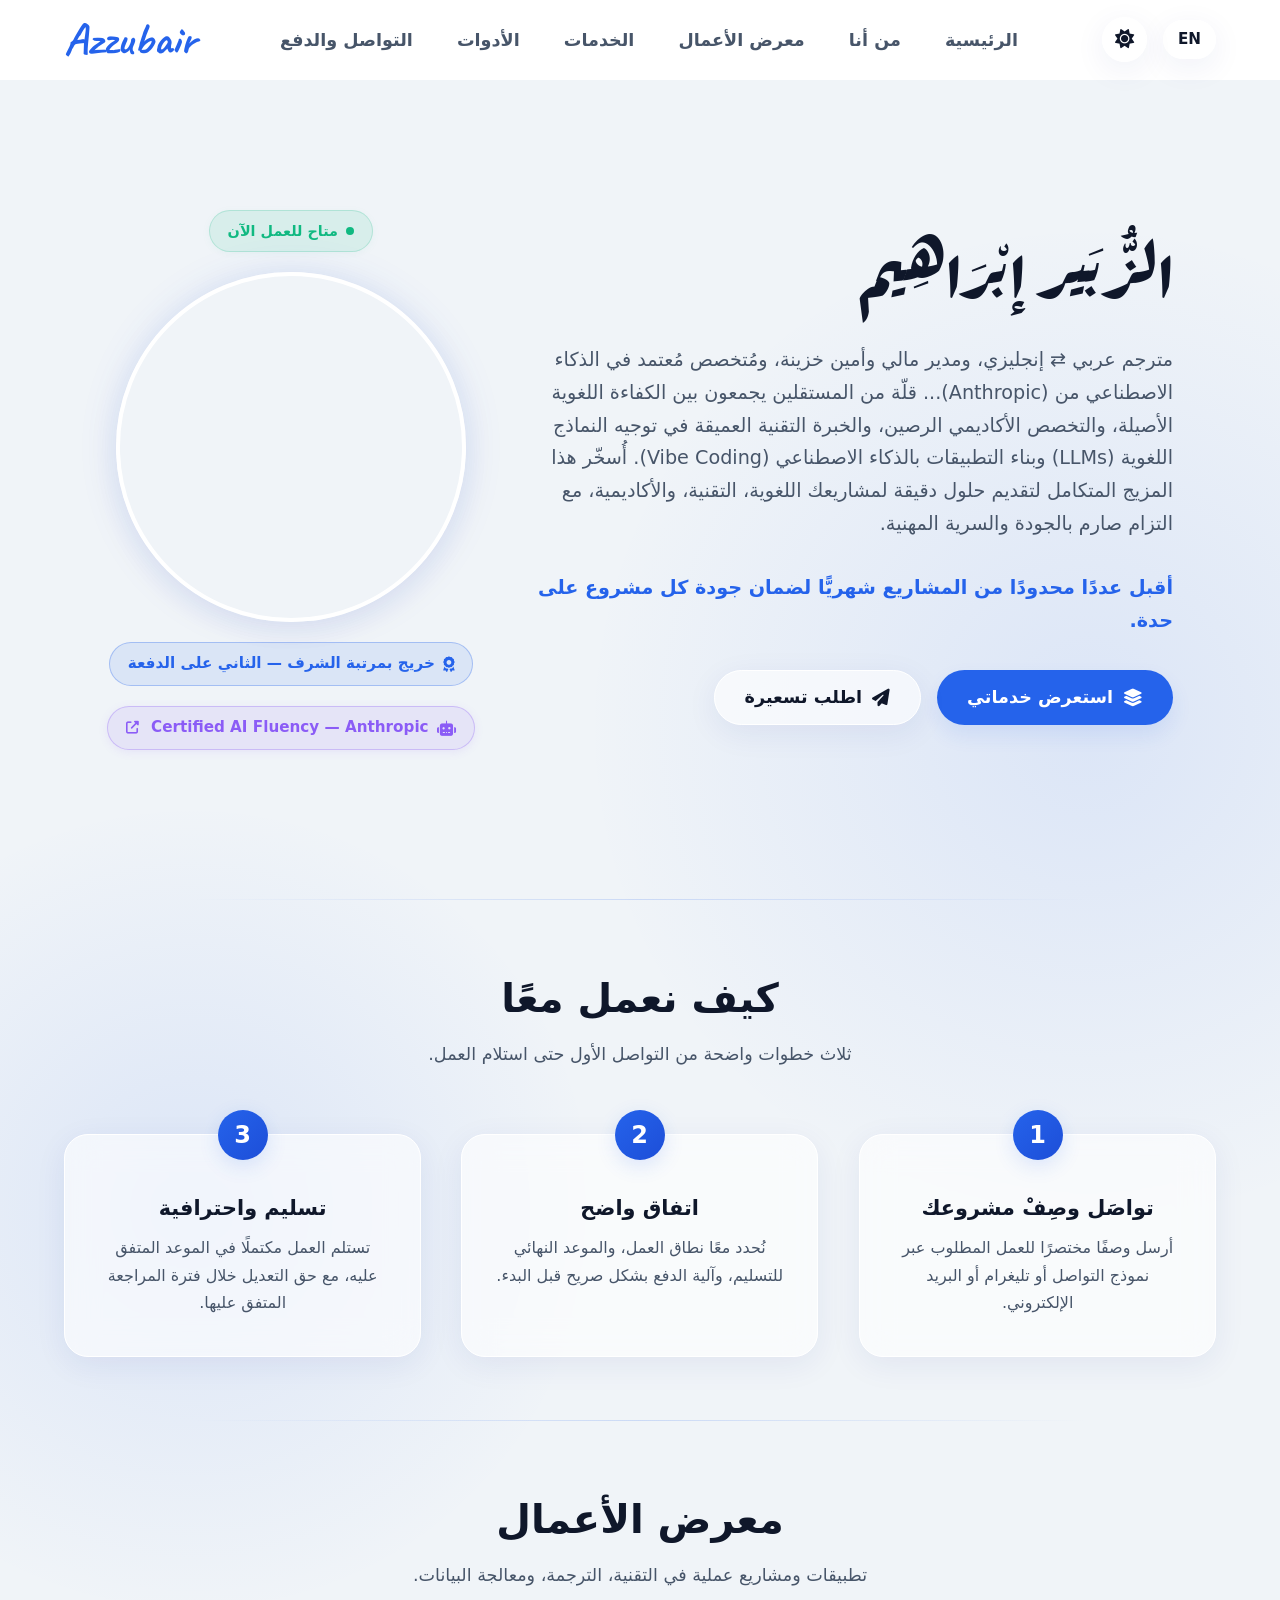
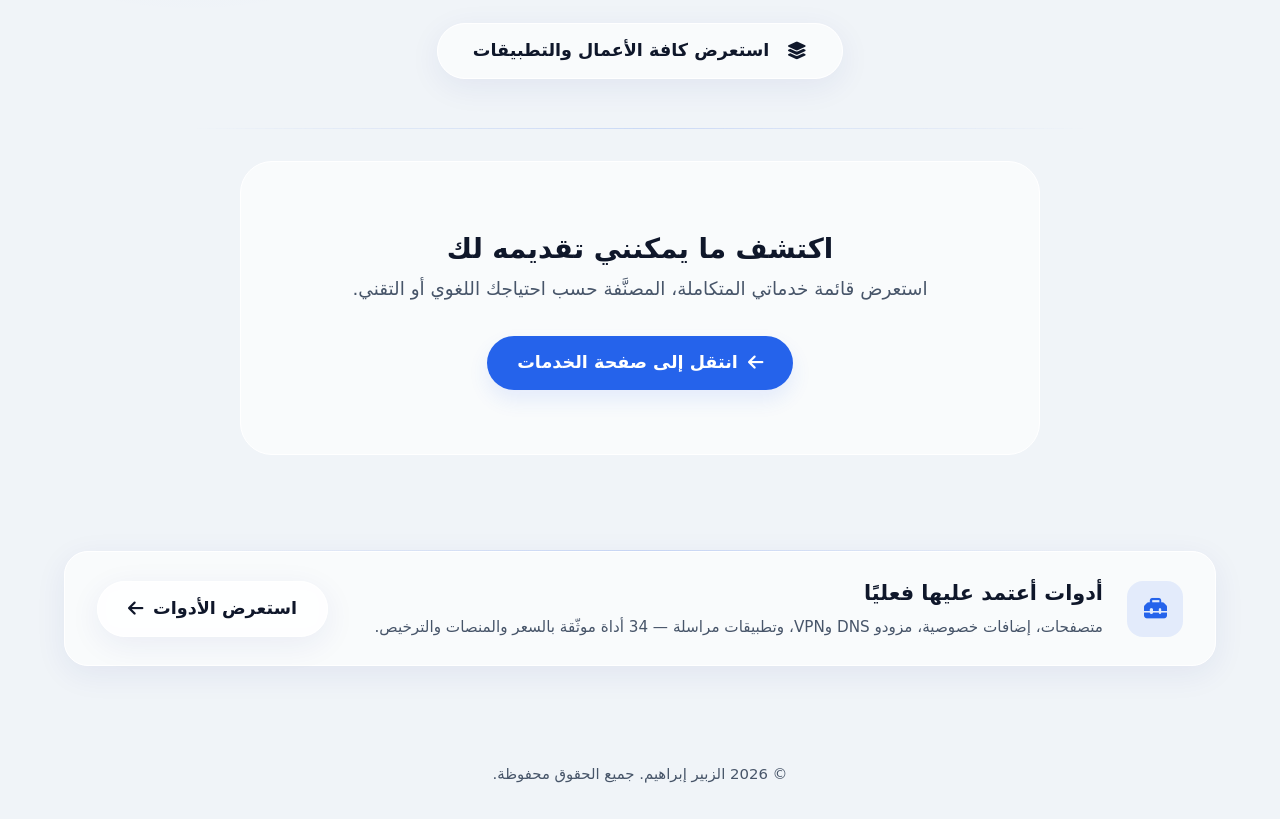
==== commit 4f8da3d7: "Rebuild tools page with verified brand icons, search and filtering; add English mirror and site-wide" ====
--- a/index.html
+++ b/index.html
@@ -76,6 +76,7 @@
         <li><a href="/about">من أنا</a></li>
         <li><a href="/portfolio">معرض الأعمال</a></li>
         <li><a href="/services">الخدمات</a></li>
+        <li><a href="/tools">الأدوات</a></li>
         <li><a href="/contact">التواصل والدفع</a></li>
       </ul>
       <div class="nav-controls">
@@ -101,7 +102,7 @@
           </div>
         </div>
 
-        <!-- قسم الصورة متضمناً شارتي التوفر والخبرة مرتبتين عمودياً -->
+        <!-- قسم الصورة متضمنًا شارتي التوفر والخبرة مرتبتين عموديًا -->
         <div class="hero-image reveal" style="display: flex; flex-direction: column; align-items: center; justify-content: center; gap: 15px; text-align: center;">
           
           <!-- (متاح للعمل الآن) فوق الصورة -->
@@ -183,6 +184,20 @@
     </div>
   </section>
 
+
+  <section id="tools-preview" style="padding-top: 0;">
+    <div class="container">
+      <div class="tools-banner reveal">
+        <div class="tools-banner-icon"><i class="fas fa-toolbox" aria-hidden="true"></i></div>
+        <div class="tools-banner-text">
+          <h3>أدوات أعتمد عليها فعليًا</h3>
+          <p>متصفحات، إضافات خصوصية، مزودو DNS وVPN، وتطبيقات مراسلة — 34 أداة موثّقة بالسعر والمنصات والترخيص.</p>
+        </div>
+        <a href="/tools" class="btn btn-outline">استعرض الأدوات <i class="fas fa-arrow-left" aria-hidden="true"></i></a>
+      </div>
+    </div>
+  </section>
+
   <footer>
     <div class="container">
       <p class="copyright-text">© 2026 الزبير إبراهيم. جميع الحقوق محفوظة.</p>
--- a/css/style.css
+++ b/css/style.css
@@ -285,6 +285,15 @@
 
 .about-cta { text-align: center; padding: 4rem 2rem; background: var(--bg-glass); border-radius: 32px; border: 1px solid var(--border-glass); margin: 2rem auto; max-width: 800px; }
 
+/* شريط الأدوات (Tools banner) */
+.tools-banner { display: flex; align-items: center; gap: 1.5rem; padding: 1.5rem 2rem; background: var(--bg-glass); border: 1px solid var(--border-glass); border-radius: 24px; box-shadow: var(--shadow-glass); flex-wrap: wrap; }
+.tools-banner-icon { width: 56px; height: 56px; flex: 0 0 56px; border-radius: 16px; display: grid; place-items: center; background: var(--primary-glass); color: var(--primary); font-size: 1.45rem; }
+.tools-banner-text { flex: 1 1 320px; min-width: 0; }
+.tools-banner-text h3 { font-size: 1.3rem; color: var(--text-main); margin-bottom: 0.25rem; }
+.tools-banner-text p { color: var(--text-muted); font-size: 0.95rem; line-height: 1.7; margin: 0; }
+.tools-banner .btn { white-space: nowrap; }
+@media (max-width: 640px) { .tools-banner { padding: 1.25rem; gap: 1rem; } .tools-banner .btn { width: 100%; justify-content: center; } }
+
 /* ── 12. الشارات النفسية (UX Psychology Badges) ── */
 @keyframes pulse-green { 0% { box-shadow: 0 0 0 0 rgba(16, 185, 129, 0.4); } 70% { box-shadow: 0 0 0 10px rgba(16, 185, 129, 0); } 100% { box-shadow: 0 0 0 0 rgba(16, 185, 129, 0); } }
 .authority-badge { display: inline-flex; align-items: center; gap: 8px; background: var(--primary-glass); color: var(--primary); padding: 6px 16px; border-radius: 50px; font-weight: bold; font-size: 0.95rem; margin-bottom: 1.5rem; border: 1px solid var(--border-primary); }
@@ -630,7 +639,7 @@
 /* جعل العناوين أكثر أناقة بخط DM Sans */
 [dir="ltr"] h1, [dir="ltr"] h2, [dir="ltr"] h3, [dir="ltr"] h4 {
     font-family: 'DM Sans', sans-serif !important;
-    letter-spacing: -0.5px; /* تقارب بسيط للأحرف يعطي طابعاً احترافياً جداً مع هذا الخط */
+    letter-spacing: -0.5px; /* تقارب بسيط للأحرف يعطي طابعًا احترافيًا جدًا مع هذا الخط */
 }
 
 /* تخصيص خط الاسم في الصفحة الرئيسية الإنجليزية */
@@ -638,7 +647,7 @@
     font-family: 'Eagle', cursive, sans-serif !important;
     font-weight: normal !important; /* الخطوط المميزة تبدو أفضل بدون التضخيم الافتراضي */
     letter-spacing: 1px !important; /* إلغاء التقارب الذي وضعناه لخط DM Sans */
-    font-size: clamp(2.5rem, 5vw, 4rem) !important; /* تكبير الخط قليلاً ليكون بارزاً كالتوقيع */
+    font-size: clamp(2.5rem, 5vw, 4rem) !important; /* تكبير الخط قليلًا ليكون بارزًا كالتوقيع */
 }
 /* عكس اتجاه التايم لاين الزجاجي في صفحة "عني" */
 [dir="ltr"] .modern-timeline {
@@ -699,3 +708,7 @@
     padding-left: 20px !important; 
     padding-right: 40px !important;
 }
+
+@media (min-width: 769px) and (max-width: 980px) {
+  .nav-links a { font-size: 1rem; padding: 8px 12px; }
+}
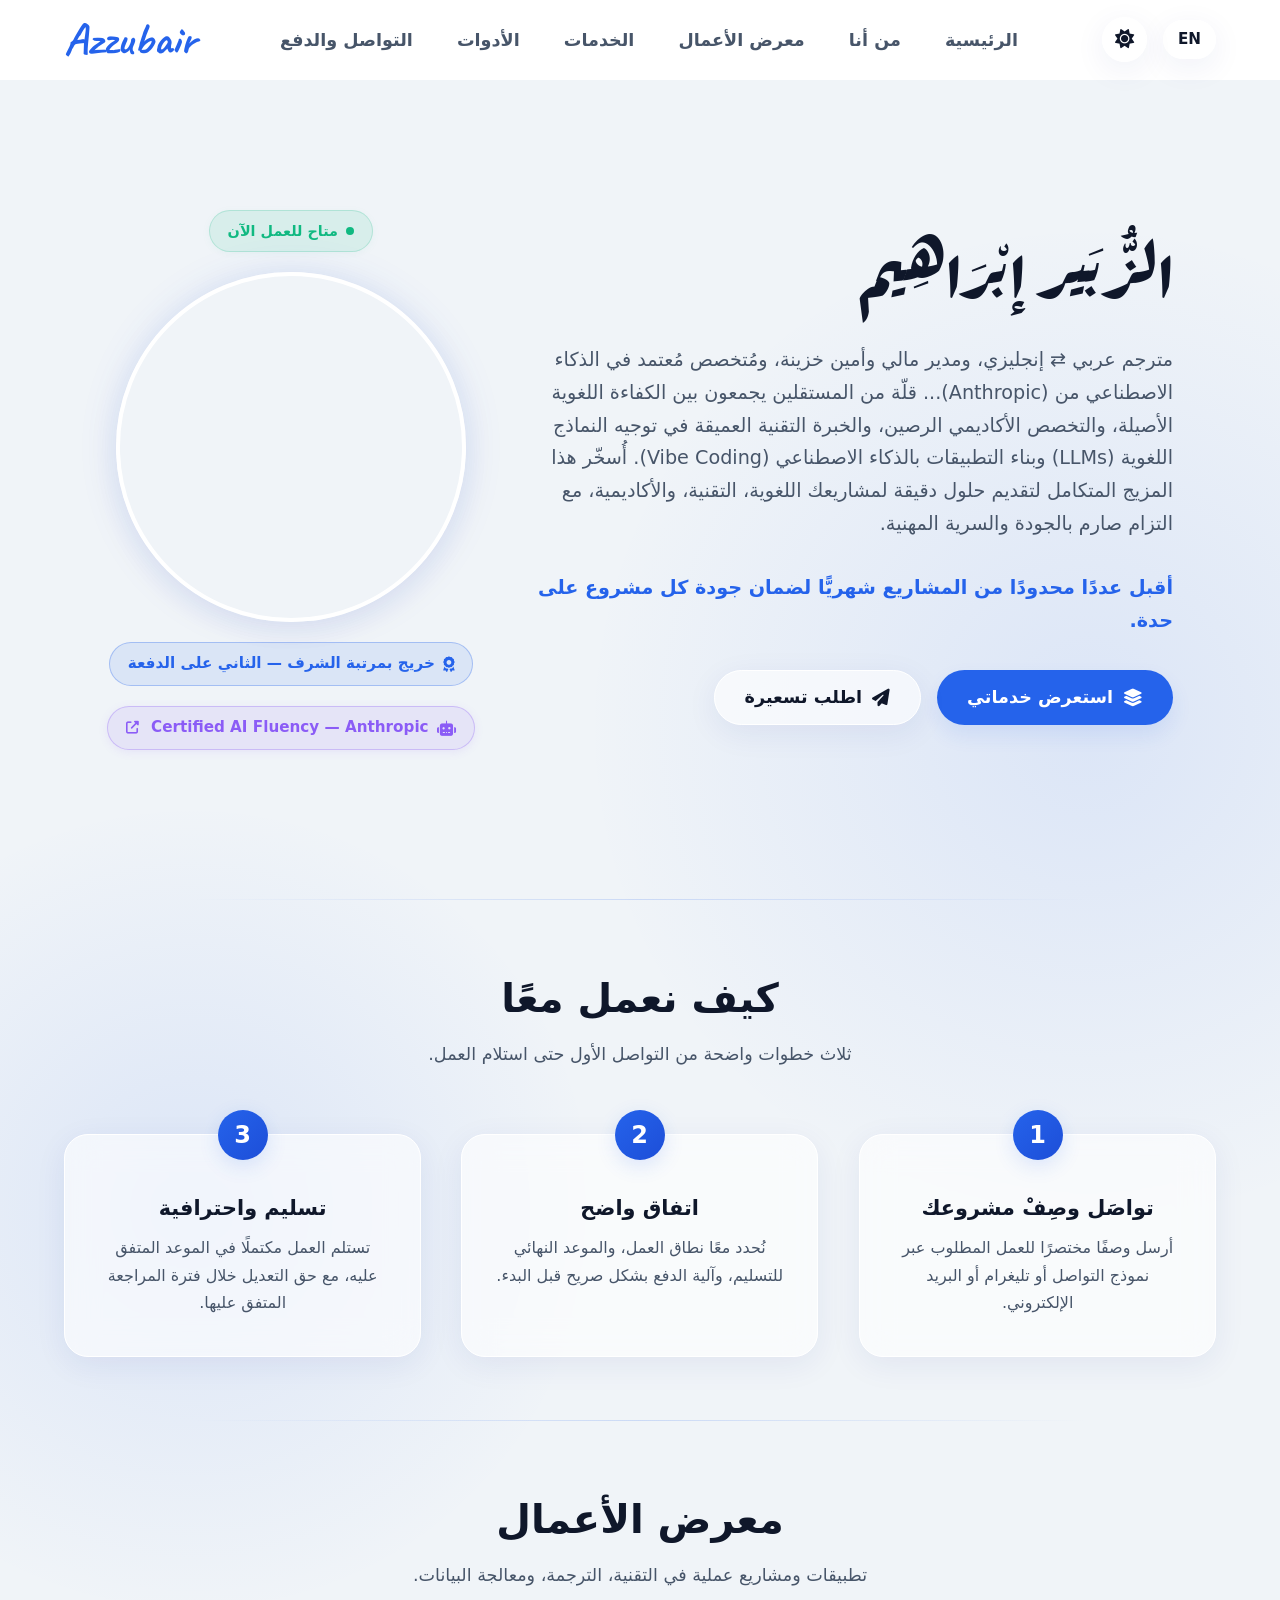
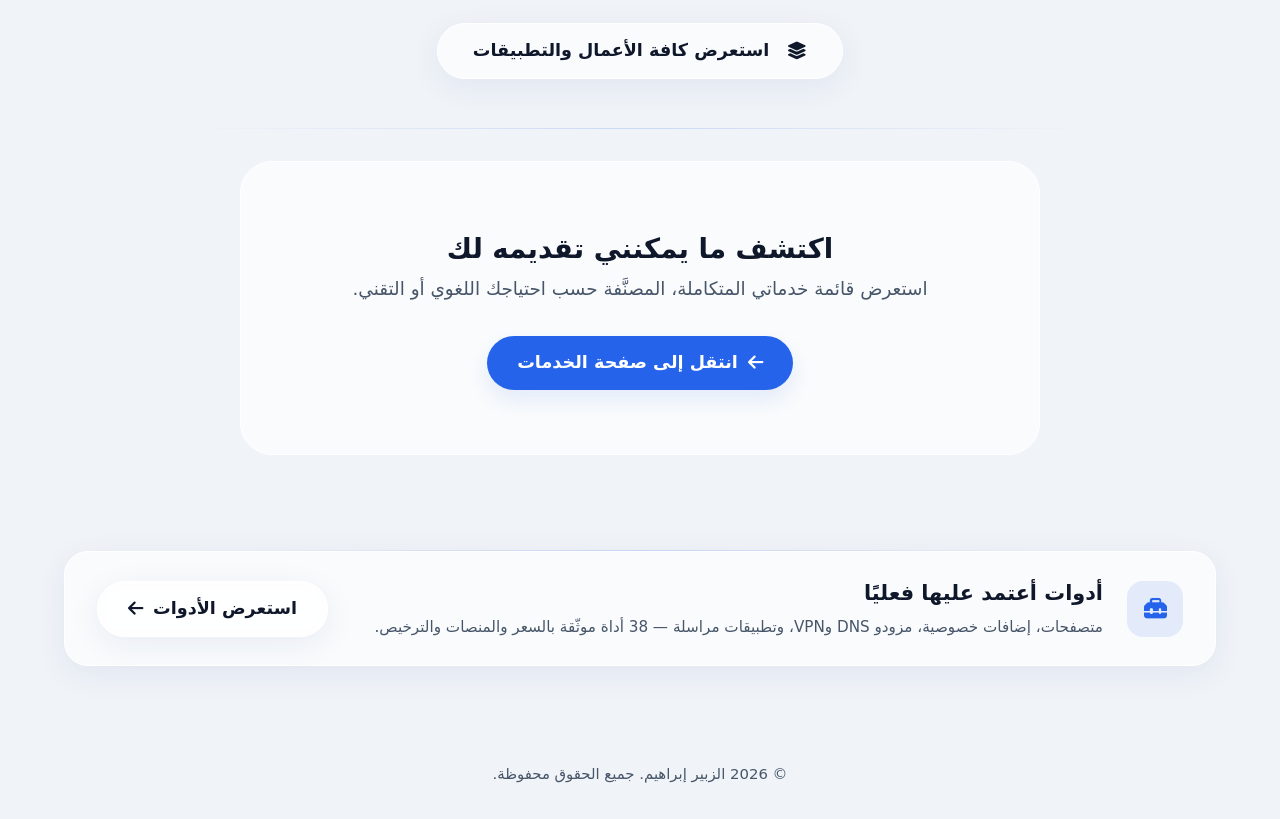
==== commit 05e1afd9: "Redesign tools catalogue in a Techlore-style layout - Two-level group/category filters, catalogue se" ====
--- a/index.html
+++ b/index.html
@@ -191,7 +191,7 @@
         <div class="tools-banner-icon"><i class="fas fa-toolbox" aria-hidden="true"></i></div>
         <div class="tools-banner-text">
           <h3>أدوات أعتمد عليها فعليًا</h3>
-          <p>متصفحات، إضافات خصوصية، مزودو DNS وVPN، وتطبيقات مراسلة — 34 أداة موثّقة بالسعر والمنصات والترخيص.</p>
+          <p>متصفحات، إضافات خصوصية، مزودو DNS وVPN، وتطبيقات مراسلة — 38 أداة موثّقة بالسعر والمنصات والترخيص.</p>
         </div>
         <a href="/tools" class="btn btn-outline">استعرض الأدوات <i class="fas fa-arrow-left" aria-hidden="true"></i></a>
       </div>
--- a/css/style.css
+++ b/css/style.css
@@ -712,3 +712,12 @@
 @media (min-width: 769px) and (max-width: 980px) {
   .nav-links a { font-size: 1rem; padding: 8px 12px; }
 }
+
+/* شاشات ضيقة جدًا: تصغير عناصر التنقل لمنع القصّ */
+@media (max-width: 400px) {
+  .logo { font-size: 2.15rem; }
+  .nav-controls { gap: .5rem; }
+  .theme-toggle { width: 38px; height: 38px; font-size: 1rem; }
+  .lang-switch { padding: 5px 10px; font-size: .85rem; }
+  .hamburger { font-size: 1.5rem; }
+}
